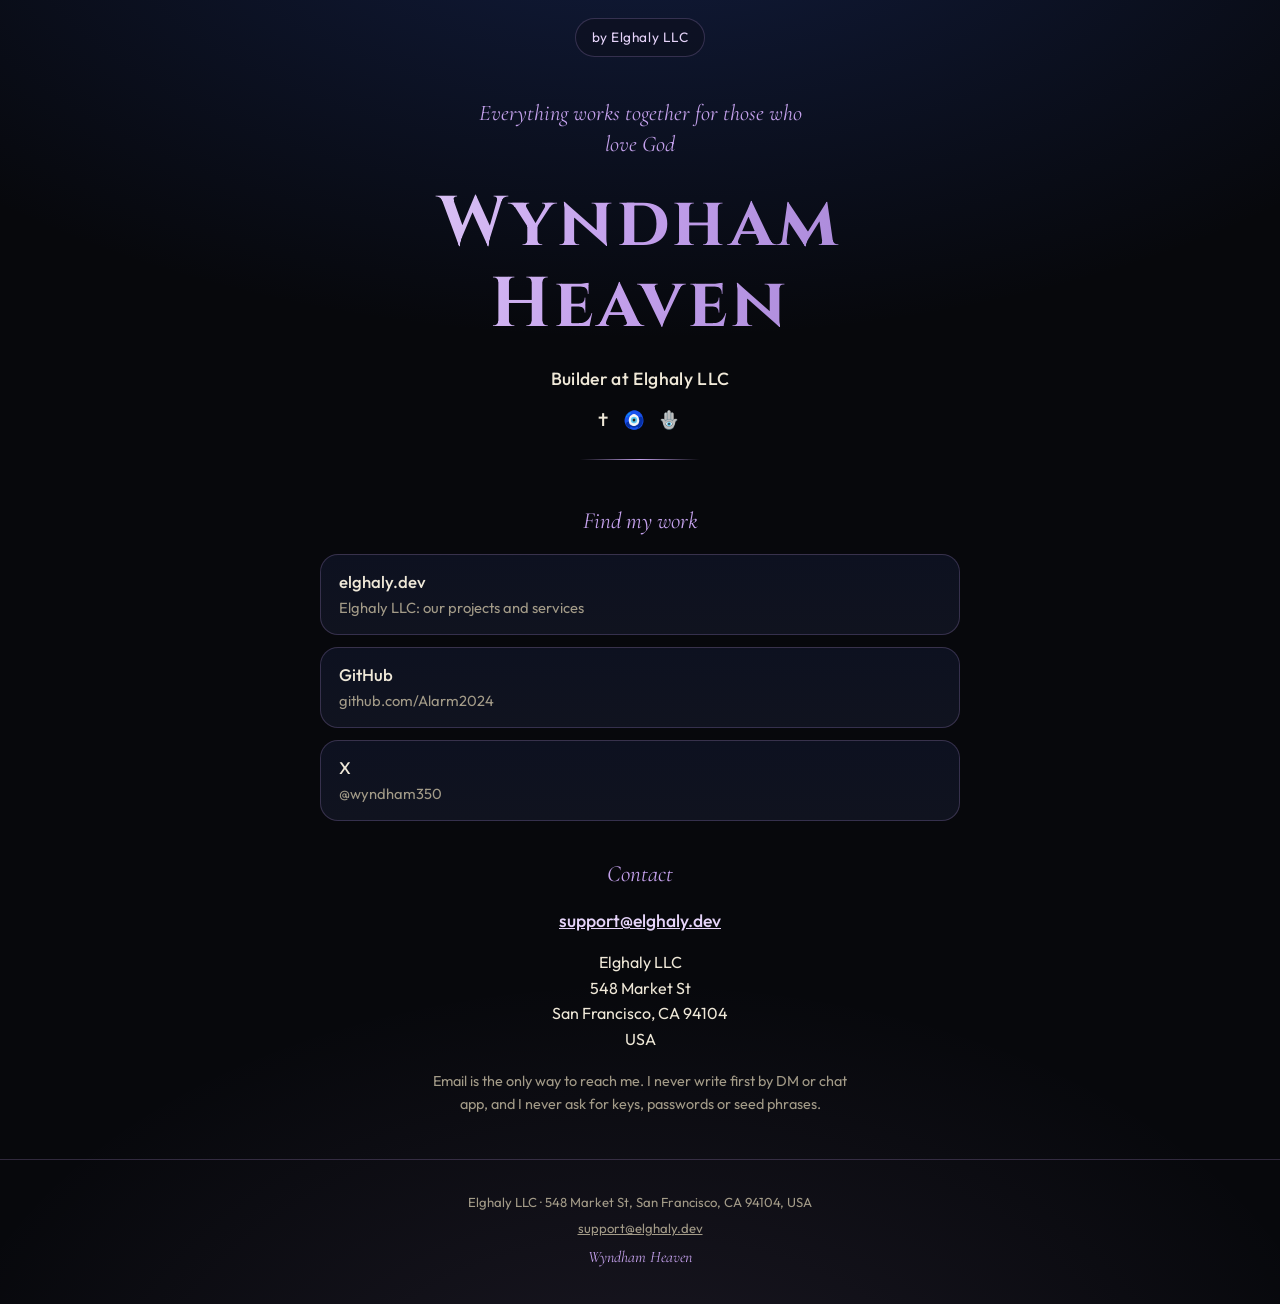
==== index.html @ cb197af6 "elghaly.pro: static page for Wyndham Heaven, builder at Elghaly LLC Name, role, links (elghaly.dev, " ====
<!DOCTYPE html>
<html lang="en">
<head>
  <meta charset="UTF-8">
  <meta name="viewport" content="width=device-width, initial-scale=1.0, viewport-fit=cover">
  <!-- No scripts run on this page. The JSON-LD block below is data, not a script. -->
  <meta http-equiv="Content-Security-Policy" content="default-src 'self'; script-src 'none'; style-src 'self'; font-src 'self'; img-src 'self'; connect-src 'none'; frame-src 'none'; object-src 'none'; base-uri 'self'; form-action 'none'">
  <meta name="referrer" content="strict-origin-when-cross-origin">
  <title>Wyndham Heaven · Elghaly LLC</title>
  <meta name="description" content="Wyndham Heaven, builder at Elghaly LLC. Elghaly LLC, 548 Market St, San Francisco, CA 94104, USA.">
  <meta name="theme-color" content="#07080c">
  <link rel="canonical" href="https://elghaly.pro/">
  <link rel="icon" href="favicon.ico" sizes="any">
  <link rel="icon" href="favicon.svg" type="image/svg+xml">
  <link rel="apple-touch-icon" href="apple-touch-icon.png">
  <link rel="preload" href="fonts/cinzel-latin-700-normal.woff2" as="font" type="font/woff2" crossorigin>
  <link rel="preload" href="fonts/outfit-latin-400-normal.woff2" as="font" type="font/woff2" crossorigin>
  <link rel="stylesheet" href="css/site.css">

  <meta property="og:type" content="profile">
  <meta property="og:site_name" content="Elghaly LLC">
  <meta property="og:url" content="https://elghaly.pro/">
  <meta property="og:title" content="Wyndham Heaven">
  <meta property="og:description" content="Builder at Elghaly LLC.">
  <meta property="profile:first_name" content="Wyndham">
  <meta property="profile:last_name" content="Heaven">
  <meta name="twitter:card" content="summary">
  <meta name="twitter:site" content="@wyndham350">
  <meta name="twitter:title" content="Wyndham Heaven">
  <meta name="twitter:description" content="Builder at Elghaly LLC.">

  <script type="application/ld+json">
  {
    "@context": "https://schema.org",
    "@type": "Person",
    "name": "Wyndham Heaven",
    "jobTitle": "Builder",
    "url": "https://elghaly.pro/",
    "email": "mailto:support@elghaly.dev",
    "sameAs": [
      "https://elghaly.dev/",
      "https://github.com/Alarm2024",
      "https://x.com/wyndham350"
    ],
    "worksFor": {
      "@type": "Organization",
      "name": "Elghaly LLC",
      "url": "https://elghaly.dev/",
      "email": "mailto:support@elghaly.dev",
      "address": {
        "@type": "PostalAddress",
        "streetAddress": "548 Market St",
        "addressLocality": "San Francisco",
        "addressRegion": "CA",
        "postalCode": "94104",
        "addressCountry": "US"
      }
    }
  }
  </script>
</head>
<body>
  <a class="skip" href="#main">Skip to content</a>

  <header class="top wrap">
    <p class="credit">by Elghaly LLC</p>
  </header>

  <main id="main" class="wrap">
    <section class="head" aria-labelledby="name">
      <p class="motto">Everything works together for those who love God</p>
      <h1 id="name" class="mark">Wyndham Heaven</h1>
      <p class="role">Builder at Elghaly LLC</p>
      <p class="signs" aria-hidden="true">✝️ 🧿 🪬</p>
      <hr class="rule">
    </section>

    <section class="links" aria-labelledby="links-title">
      <h2 id="links-title" class="section-title">Find my work</h2>
      <ul class="link-list">
        <li>
          <a class="link" href="https://elghaly.dev/" rel="noopener">
            <span class="link__name">elghaly.dev</span>
            <span class="link__what">Elghaly LLC: our projects and services</span>
          </a>
        </li>
        <li>
          <a class="link" href="https://github.com/Alarm2024" rel="noopener noreferrer">
            <span class="link__name">GitHub</span>
            <span class="link__what">github.com/Alarm2024</span>
          </a>
        </li>
        <li>
          <a class="link" href="https://x.com/wyndham350" rel="noopener noreferrer">
            <span class="link__name">X</span>
            <span class="link__what">@wyndham350</span>
          </a>
        </li>
      </ul>
    </section>

    <section class="contact" id="contact" aria-labelledby="contact-title">
      <h2 id="contact-title" class="section-title">Contact</h2>
      <p class="contact__mail"><a href="mailto:support@elghaly.dev">support@elghaly.dev</a></p>
      <address class="contact__addr">
        Elghaly LLC<br>
        548 Market St<br>
        San Francisco, CA 94104<br>
        USA
      </address>
      <p class="contact__note">Email is the only way to reach me. I never write first by DM or chat app, and I never ask for keys, passwords or seed phrases.</p>
    </section>
  </main>

  <footer class="footer">
    <p class="footer__addr">Elghaly LLC · 548 Market St, San Francisco, CA 94104, USA</p>
    <p class="footer__mail"><a href="mailto:support@elghaly.dev">support@elghaly.dev</a></p>
    <p class="footer__name">Wyndham Heaven</p>
  </footer>
</body>
</html>
---- css/site.css ----
/* elghaly.pro: the same night-and-lilac look as elghaly.dev (tokens copied
   from its stylesheet), one narrow column, links as a list, contact below. */
@font-face {
  font-family: "Outfit";
  font-style: normal;
  font-weight: 400;
  font-display: swap;
  src: url("../fonts/outfit-latin-400-normal.woff2") format("woff2");
}
@font-face {
  font-family: "Outfit";
  font-style: normal;
  font-weight: 500;
  font-display: swap;
  src: url("../fonts/outfit-latin-500-normal.woff2") format("woff2");
}
@font-face {
  font-family: "Cormorant Garamond";
  font-style: italic;
  font-weight: 400;
  font-display: swap;
  src: url("../fonts/cormorant-garamond-latin-400-italic.woff2") format("woff2");
}
@font-face {
  font-family: "Cinzel";
  font-style: normal;
  font-weight: 700;
  font-display: swap;
  src: url("../fonts/cinzel-latin-700-normal.woff2") format("woff2");
}

:root {
  --night: #07080c;
  --night-2: #0d1120;
  --tile: #10131f;
  --line: rgba(196, 161, 236, .22);
  --gold: #c4a1ec;
  --gold-soft: #e6d4fa;
  --lapis: #2a4cb3;
  --ivory: #efe8d8;
  --muted: #a39b88;
  --radius: 18px;
  color-scheme: dark;
}

*, *::before, *::after { box-sizing: border-box; }
html { -webkit-text-size-adjust: 100%; }
body {
  margin: 0;
  min-height: 100vh;
  background:
    radial-gradient(120% 60% at 50% -10%, rgba(42, 76, 179, .30), transparent 60%),
    radial-gradient(80% 50% at 50% 110%, rgba(196, 161, 236, .10), transparent 70%),
    var(--night);
  color: var(--ivory);
  font-family: "Outfit", system-ui, -apple-system, "Segoe UI", sans-serif;
  font-size: 16px;
  line-height: 1.55;
}
a { color: inherit; }

.skip {
  position: absolute;
  left: 12px;
  top: -60px;
  z-index: 100;
  padding: 10px 14px;
  border-radius: 10px;
  background: var(--gold);
  color: var(--night);
  font-weight: 500;
  text-decoration: none;
}
.skip:focus { top: 12px; }

.wrap {
  width: min(100% - 32px, 640px);
  margin-inline: auto;
}

.top {
  display: flex;
  justify-content: center;
  padding-top: max(18px, env(safe-area-inset-top));
}
.credit {
  margin: 0;
  padding: 8px 16px;
  border: 1px solid var(--line);
  border-radius: 999px;
  background: rgba(13, 17, 32, .7);
  color: var(--gold-soft);
  font-size: .85rem;
  letter-spacing: .04em;
}

.head {
  padding: 40px 0 8px;
  text-align: center;
}
.motto {
  margin: 0 auto;
  max-width: 34ch;
  color: var(--gold);
  font-family: "Cormorant Garamond", Georgia, serif;
  font-style: italic;
  font-size: clamp(1.1rem, 4.4vw, 1.4rem);
  line-height: 1.4;
}
.mark {
  margin: 16px 0 0;
  padding: .12em .08em .18em;
  font-family: "Cinzel", Georgia, serif;
  font-weight: 700;
  font-size: clamp(2.3rem, 10.5vw, 4.4rem);
  line-height: 1.15;
  letter-spacing: .05em;
  text-wrap: balance;
  background: linear-gradient(100deg, var(--gold-soft) 0%, var(--gold) 45%, #9f7fd1 100%);
  -webkit-background-clip: text;
  background-clip: text;
  -webkit-box-decoration-break: clone;
  box-decoration-break: clone;
  color: transparent;
}
.role {
  margin: 6px 0 0;
  color: var(--ivory);
  font-size: 1.1rem;
  font-weight: 500;
  letter-spacing: .02em;
}
.signs { margin: 14px 0 0; font-size: 1.1rem; letter-spacing: .25em; }
.rule {
  width: 120px;
  height: 1px;
  margin: 26px auto 0;
  border: 0;
  background: linear-gradient(90deg, transparent, var(--gold), transparent);
}

.section-title {
  margin: 36px 0 14px;
  color: var(--gold);
  font-family: "Cormorant Garamond", Georgia, serif;
  font-style: italic;
  font-weight: 400;
  font-size: 1.45rem;
  text-align: center;
}

.link-list {
  display: grid;
  gap: 12px;
  margin: 0;
  padding: 0;
  list-style: none;
}
.link {
  display: grid;
  gap: 2px;
  min-height: 64px;
  padding: 14px 18px;
  border: 1px solid var(--line);
  border-radius: var(--radius);
  background: linear-gradient(180deg, var(--night-2), var(--tile));
  text-decoration: none;
  transition: transform .2s ease, border-color .2s ease;
}
.link:hover { transform: translateY(-2px); border-color: rgba(196, 161, 236, .5); }
.link:focus-visible { outline: 2px solid var(--gold); outline-offset: 3px; }
.link__name { font-weight: 500; font-size: 1.05rem; }
.link__what { color: var(--muted); font-size: .92rem; overflow-wrap: anywhere; }

.contact { text-align: center; }
.contact__mail { margin: 0; font-size: 1.1rem; font-weight: 500; }
.contact__mail a { color: var(--gold-soft); }
.contact__mail a:focus-visible, .footer a:focus-visible { outline: 2px solid var(--gold); outline-offset: 3px; border-radius: 4px; }
.contact__addr {
  margin: 16px auto 0;
  font-style: normal;
  line-height: 1.6;
}
.contact__note {
  max-width: 46ch;
  margin: 18px auto 0;
  color: var(--muted);
  font-size: .9rem;
}

.footer {
  margin-top: 44px;
  padding: 26px 16px calc(28px + env(safe-area-inset-bottom));
  border-top: 1px solid var(--line);
  color: var(--muted);
  font-size: .82rem;
  text-align: center;
}
.footer p { margin: 6px 0; }
.footer a { color: var(--muted); }
.footer a:hover { color: var(--ivory); }
.footer__name { color: var(--gold); font-family: "Cormorant Garamond", Georgia, serif; font-style: italic; font-size: 1rem; }

@media (prefers-reduced-motion: reduce) {
  .link { transition: none; }
  .link:hover { transform: none; }
}
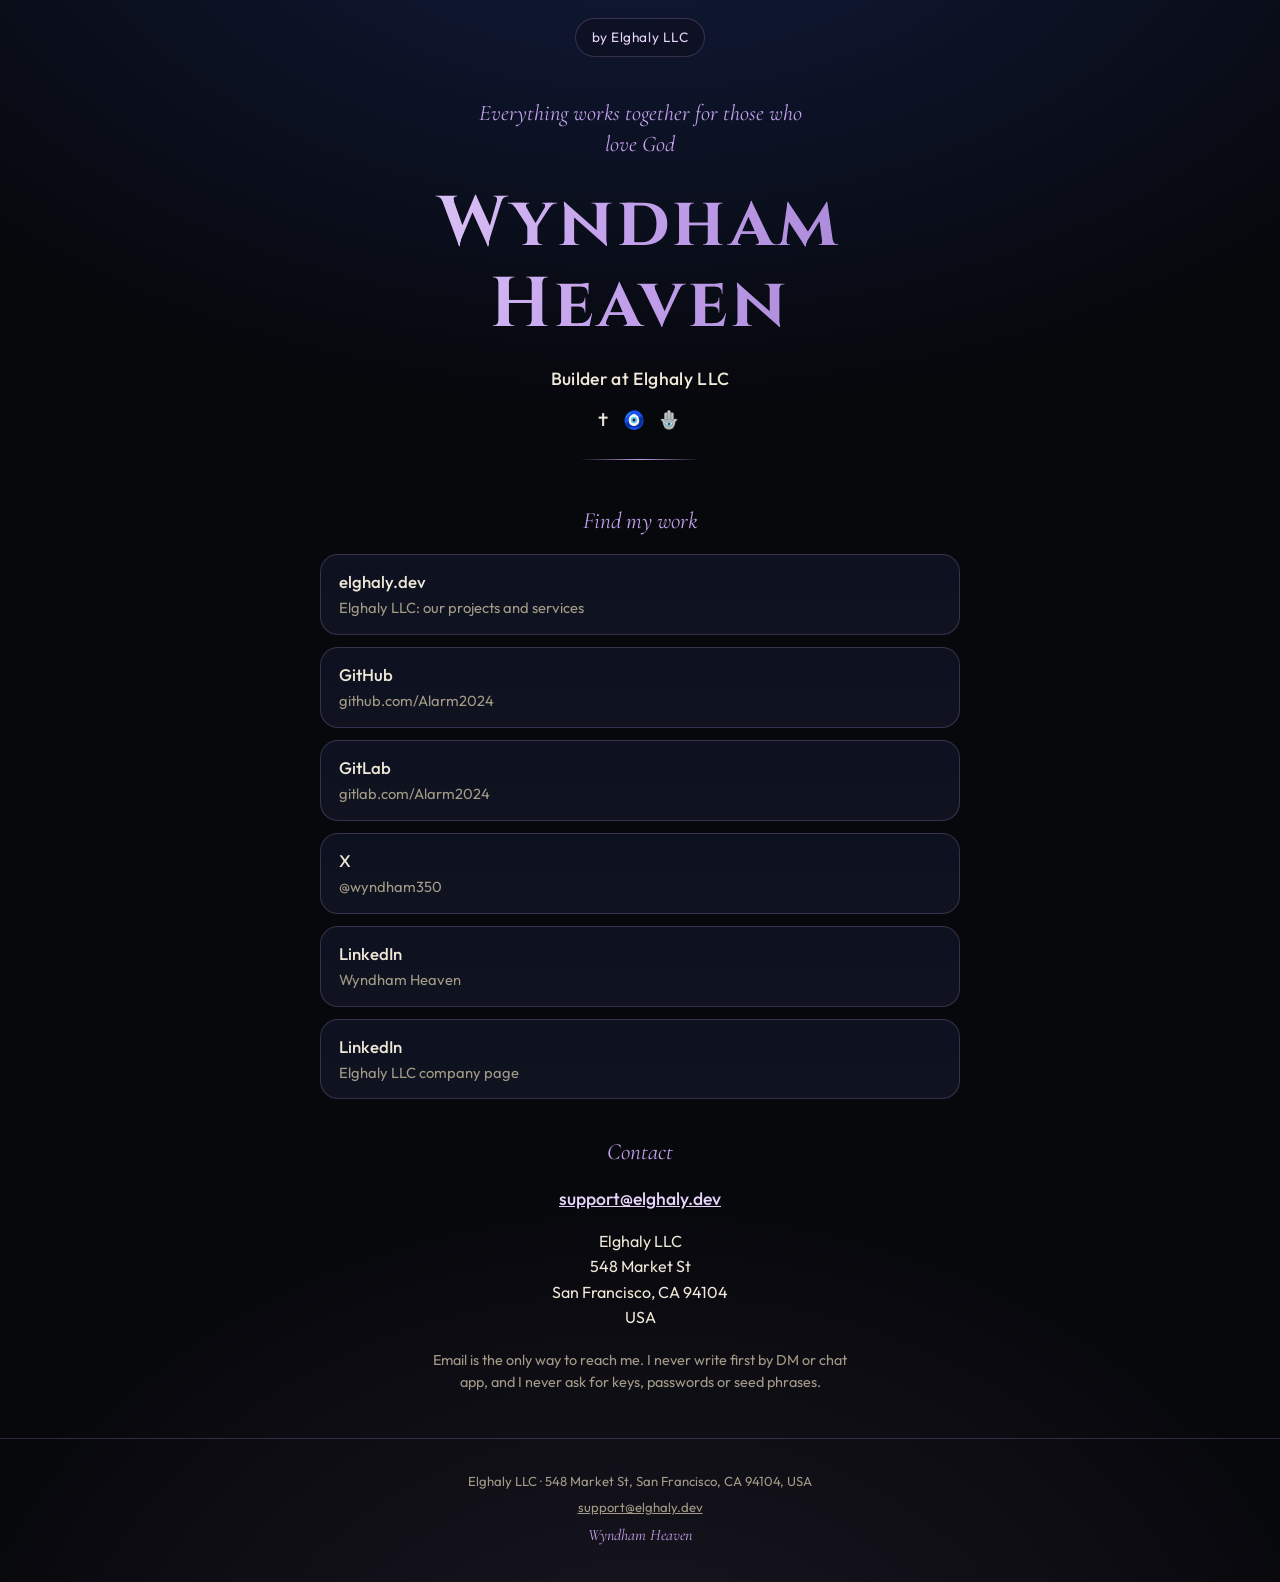
==== commit c54c9e0b: "Add GitLab, personal LinkedIn and Elghaly LLC LinkedIn links" ====
--- a/index.html
+++ b/index.html
@@ -1,65 +1,222 @@
-<!DOCTYPE html>
+<!doctype html>
 <html lang="en">
 <head>
-  <meta charset="UTF-8">
-  <meta name="viewport" content="width=device-width, initial-scale=1.0, viewport-fit=cover">
-  <!-- No scripts run on this page. The JSON-LD block below is data, not a script. -->
-  <meta http-equiv="Content-Security-Policy" content="default-src 'self'; script-src 'none'; style-src 'self'; font-src 'self'; img-src 'self'; connect-src 'none'; frame-src 'none'; object-src 'none'; base-uri 'self'; form-action 'none'">
-  <meta name="referrer" content="strict-origin-when-cross-origin">
-  <title>Wyndham Heaven · Elghaly LLC</title>
-  <meta name="description" content="Wyndham Heaven, builder at Elghaly LLC. Elghaly LLC, 548 Market St, San Francisco, CA 94104, USA.">
-  <meta name="theme-color" content="#07080c">
-  <link rel="canonical" href="https://elghaly.pro/">
-  <link rel="icon" href="favicon.ico" sizes="any">
-  <link rel="icon" href="favicon.svg" type="image/svg+xml">
-  <link rel="apple-touch-icon" href="apple-touch-icon.png">
-  <link rel="preload" href="fonts/cinzel-latin-700-normal.woff2" as="font" type="font/woff2" crossorigin>
-  <link rel="preload" href="fonts/outfit-latin-400-normal.woff2" as="font" type="font/woff2" crossorigin>
-  <link rel="stylesheet" href="css/site.css">
-
-  <meta property="og:type" content="profile">
-  <meta property="og:site_name" content="Elghaly LLC">
-  <meta property="og:url" content="https://elghaly.pro/">
-  <meta property="og:title" content="Wyndham Heaven">
-  <meta property="og:description" content="Builder at Elghaly LLC.">
-  <meta property="profile:first_name" content="Wyndham">
-  <meta property="profile:last_name" content="Heaven">
-  <meta name="twitter:card" content="summary">
-  <meta name="twitter:site" content="@wyndham350">
-  <meta name="twitter:title" content="Wyndham Heaven">
-  <meta name="twitter:description" content="Builder at Elghaly LLC.">
-
-  <script type="application/ld+json">
-  {
-    "@context": "https://schema.org",
-    "@type": "Person",
-    "name": "Wyndham Heaven",
-    "jobTitle": "Builder",
-    "url": "https://elghaly.pro/",
-    "email": "mailto:support@elghaly.dev",
-    "sameAs": [
-      "https://elghaly.dev/",
-      "https://github.com/Alarm2024",
-      "https://x.com/wyndham350"
-    ],
-    "worksFor": {
-      "@type": "Organization",
-      "name": "Elghaly LLC",
-      "url": "https://elghaly.dev/",
-      "email": "mailto:support@elghaly.dev",
-      "address": {
-        "@type": "PostalAddress",
-        "streetAddress": "548 Market St",
-        "addressLocality": "San Francisco",
-        "addressRegion": "CA",
-        "postalCode": "94104",
-        "addressCountry": "US"
-      }
-    }
-  }
-  </script>
+<meta charset="utf-8">
+<meta name=viewport content="width=device-width,initial-scale=1,viewport-fit=cover">
+<title>Wyndham Heaven | Elghaly LLC</title>
+<style>
+/* elghaly.pro: the same night-and-lilac look as elghaly.dev (tokens copied
+   from its stylesheet), one narrow column, links as a list, contact below. */
+@font-face {
+  font-family: "Outfit";
+  font-style: normal;
+  font-weight: 400;
+  font-display: swap;
+  src: url("[data-uri]") format("woff2");
+}
+@font-face {
+  font-family: "Outfit";
+  font-style: normal;
+  font-weight: 500;
+  font-display: swap;
+  src: url("[data-uri]") format("woff2");
+}
+@font-face {
+  font-family: "Cormorant Garamond";
+  font-style: italic;
+  font-weight: 400;
+  font-display: swap;
+  src: url("[data-uri]") format("woff2");
+}
+@font-face {
+  font-family: "Cinzel";
+  font-style: normal;
+  font-weight: 700;
+  font-display: swap;
+  src: url("[data-uri]") format("woff2");
+}
+
+:root {
+  --night: #07080c;
+  --night-2: #0d1120;
+  --tile: #10131f;
+  --line: rgba(196, 161, 236, .22);
+  --gold: #c4a1ec;
+  --gold-soft: #e6d4fa;
+  --lapis: #2a4cb3;
+  --ivory: #efe8d8;
+  --muted: #a39b88;
+  --radius: 18px;
+  color-scheme: dark;
+}
+
+*, *::before, *::after { box-sizing: border-box; }
+html { -webkit-text-size-adjust: 100%; }
+body {
+  margin: 0;
+  min-height: 100vh;
+  background:
+    radial-gradient(120% 60% at 50% -10%, rgba(42, 76, 179, .30), transparent 60%),
+    radial-gradient(80% 50% at 50% 110%, rgba(196, 161, 236, .10), transparent 70%),
+    var(--night);
+  color: var(--ivory);
+  font-family: "Outfit", system-ui, -apple-system, "Segoe UI", sans-serif;
+  font-size: 16px;
+  line-height: 1.55;
+}
+a { color: inherit; }
+
+.skip {
+  position: absolute;
+  left: 12px;
+  top: -60px;
+  z-index: 100;
+  padding: 10px 14px;
+  border-radius: 10px;
+  background: var(--gold);
+  color: var(--night);
+  font-weight: 500;
+  text-decoration: none;
+}
+.skip:focus { top: 12px; }
+
+.wrap {
+  width: min(100% - 32px, 640px);
+  margin-inline: auto;
+}
+
+.top {
+  display: flex;
+  justify-content: center;
+  padding-top: max(18px, env(safe-area-inset-top));
+}
+.credit {
+  margin: 0;
+  padding: 8px 16px;
+  border: 1px solid var(--line);
+  border-radius: 999px;
+  background: rgba(13, 17, 32, .7);
+  color: var(--gold-soft);
+  font-size: .85rem;
+  letter-spacing: .04em;
+}
+
+.head {
+  padding: 40px 0 8px;
+  text-align: center;
+}
+.motto {
+  margin: 0 auto;
+  max-width: 34ch;
+  color: var(--gold);
+  font-family: "Cormorant Garamond", Georgia, serif;
+  font-style: italic;
+  font-size: clamp(1.1rem, 4.4vw, 1.4rem);
+  line-height: 1.4;
+}
+.mark {
+  margin: 16px 0 0;
+  padding: .12em .08em .18em;
+  font-family: "Cinzel", Georgia, serif;
+  font-weight: 700;
+  font-size: clamp(2.3rem, 10.5vw, 4.4rem);
+  line-height: 1.15;
+  letter-spacing: .05em;
+  text-wrap: balance;
+  background: linear-gradient(100deg, var(--gold-soft) 0%, var(--gold) 45%, #9f7fd1 100%);
+  -webkit-background-clip: text;
+  background-clip: text;
+  -webkit-box-decoration-break: clone;
+  box-decoration-break: clone;
+  color: transparent;
+}
+.role {
+  margin: 6px 0 0;
+  color: var(--ivory);
+  font-size: 1.1rem;
+  font-weight: 500;
+  letter-spacing: .02em;
+}
+.signs { margin: 14px 0 0; font-size: 1.1rem; letter-spacing: .25em; }
+.rule {
+  width: 120px;
+  height: 1px;
+  margin: 26px auto 0;
+  border: 0;
+  background: linear-gradient(90deg, transparent, var(--gold), transparent);
+}
+
+.section-title {
+  margin: 36px 0 14px;
+  color: var(--gold);
+  font-family: "Cormorant Garamond", Georgia, serif;
+  font-style: italic;
+  font-weight: 400;
+  font-size: 1.45rem;
+  text-align: center;
+}
+
+.link-list {
+  display: grid;
+  gap: 12px;
+  margin: 0;
+  padding: 0;
+  list-style: none;
+}
+.link {
+  display: grid;
+  gap: 2px;
+  min-height: 64px;
+  padding: 14px 18px;
+  border: 1px solid var(--line);
+  border-radius: var(--radius);
+  background: linear-gradient(180deg, var(--night-2), var(--tile));
+  text-decoration: none;
+  transition: transform .2s ease, border-color .2s ease;
+}
+.link:hover { transform: translateY(-2px); border-color: rgba(196, 161, 236, .5); }
+.link:focus-visible { outline: 2px solid var(--gold); outline-offset: 3px; }
+.link__name { font-weight: 500; font-size: 1.05rem; }
+.link__what { color: var(--muted); font-size: .92rem; overflow-wrap: anywhere; }
+
+.contact { text-align: center; }
+.contact__mail { margin: 0; font-size: 1.1rem; font-weight: 500; }
+.contact__mail a { color: var(--gold-soft); }
+.contact__mail a:focus-visible, .footer a:focus-visible { outline: 2px solid var(--gold); outline-offset: 3px; border-radius: 4px; }
+.contact__addr {
+  margin: 16px auto 0;
+  font-style: normal;
+  line-height: 1.6;
+}
+.contact__note {
+  max-width: 46ch;
+  margin: 18px auto 0;
+  color: var(--muted);
+  font-size: .9rem;
+}
+
+.footer {
+  margin-top: 44px;
+  padding: 26px 16px calc(28px + env(safe-area-inset-bottom));
+  border-top: 1px solid var(--line);
+  color: var(--muted);
+  font-size: .82rem;
+  text-align: center;
+}
+.footer p { margin: 6px 0; }
+.footer a { color: var(--muted); }
+.footer a:hover { color: var(--ivory); }
+.footer__name { color: var(--gold); font-family: "Cormorant Garamond", Georgia, serif; font-style: italic; font-size: 1rem; }
+
+@media (prefers-reduced-motion: reduce) {
+  .link { transition: none; }
+  .link:hover { transform: none; }
+}
+
+</style>
 </head>
 <body>
+
   <a class="skip" href="#main">Skip to content</a>
 
   <header class="top wrap">
@@ -79,7 +236,7 @@
       <h2 id="links-title" class="section-title">Find my work</h2>
       <ul class="link-list">
         <li>
-          <a class="link" href="https://elghaly.dev/" rel="noopener">
+          <a class="link" href="https://elghaly.dev/" rel="noopener noreferrer">
             <span class="link__name">elghaly.dev</span>
             <span class="link__what">Elghaly LLC: our projects and services</span>
           </a>
@@ -91,9 +248,27 @@
           </a>
         </li>
         <li>
+          <a class="link" href="https://gitlab.com/Alarm2024" rel="noopener noreferrer">
+            <span class="link__name">GitLab</span>
+            <span class="link__what">gitlab.com/Alarm2024</span>
+          </a>
+        </li>
+        <li>
           <a class="link" href="https://x.com/wyndham350" rel="noopener noreferrer">
             <span class="link__name">X</span>
             <span class="link__what">@wyndham350</span>
+          </a>
+        </li>
+        <li>
+          <a class="link" href="https://www.linkedin.com/in/wyndhamheaven" rel="noopener noreferrer">
+            <span class="link__name">LinkedIn</span>
+            <span class="link__what">Wyndham Heaven</span>
+          </a>
+        </li>
+        <li>
+          <a class="link" href="https://www.linkedin.com/company/elghaly-llc" rel="noopener noreferrer">
+            <span class="link__name">LinkedIn</span>
+            <span class="link__what">Elghaly LLC company page</span>
           </a>
         </li>
       </ul>
@@ -117,5 +292,5 @@
     <p class="footer__mail"><a href="mailto:support@elghaly.dev">support@elghaly.dev</a></p>
     <p class="footer__name">Wyndham Heaven</p>
   </footer>
-</body>
-</html>
+
+</body></html>
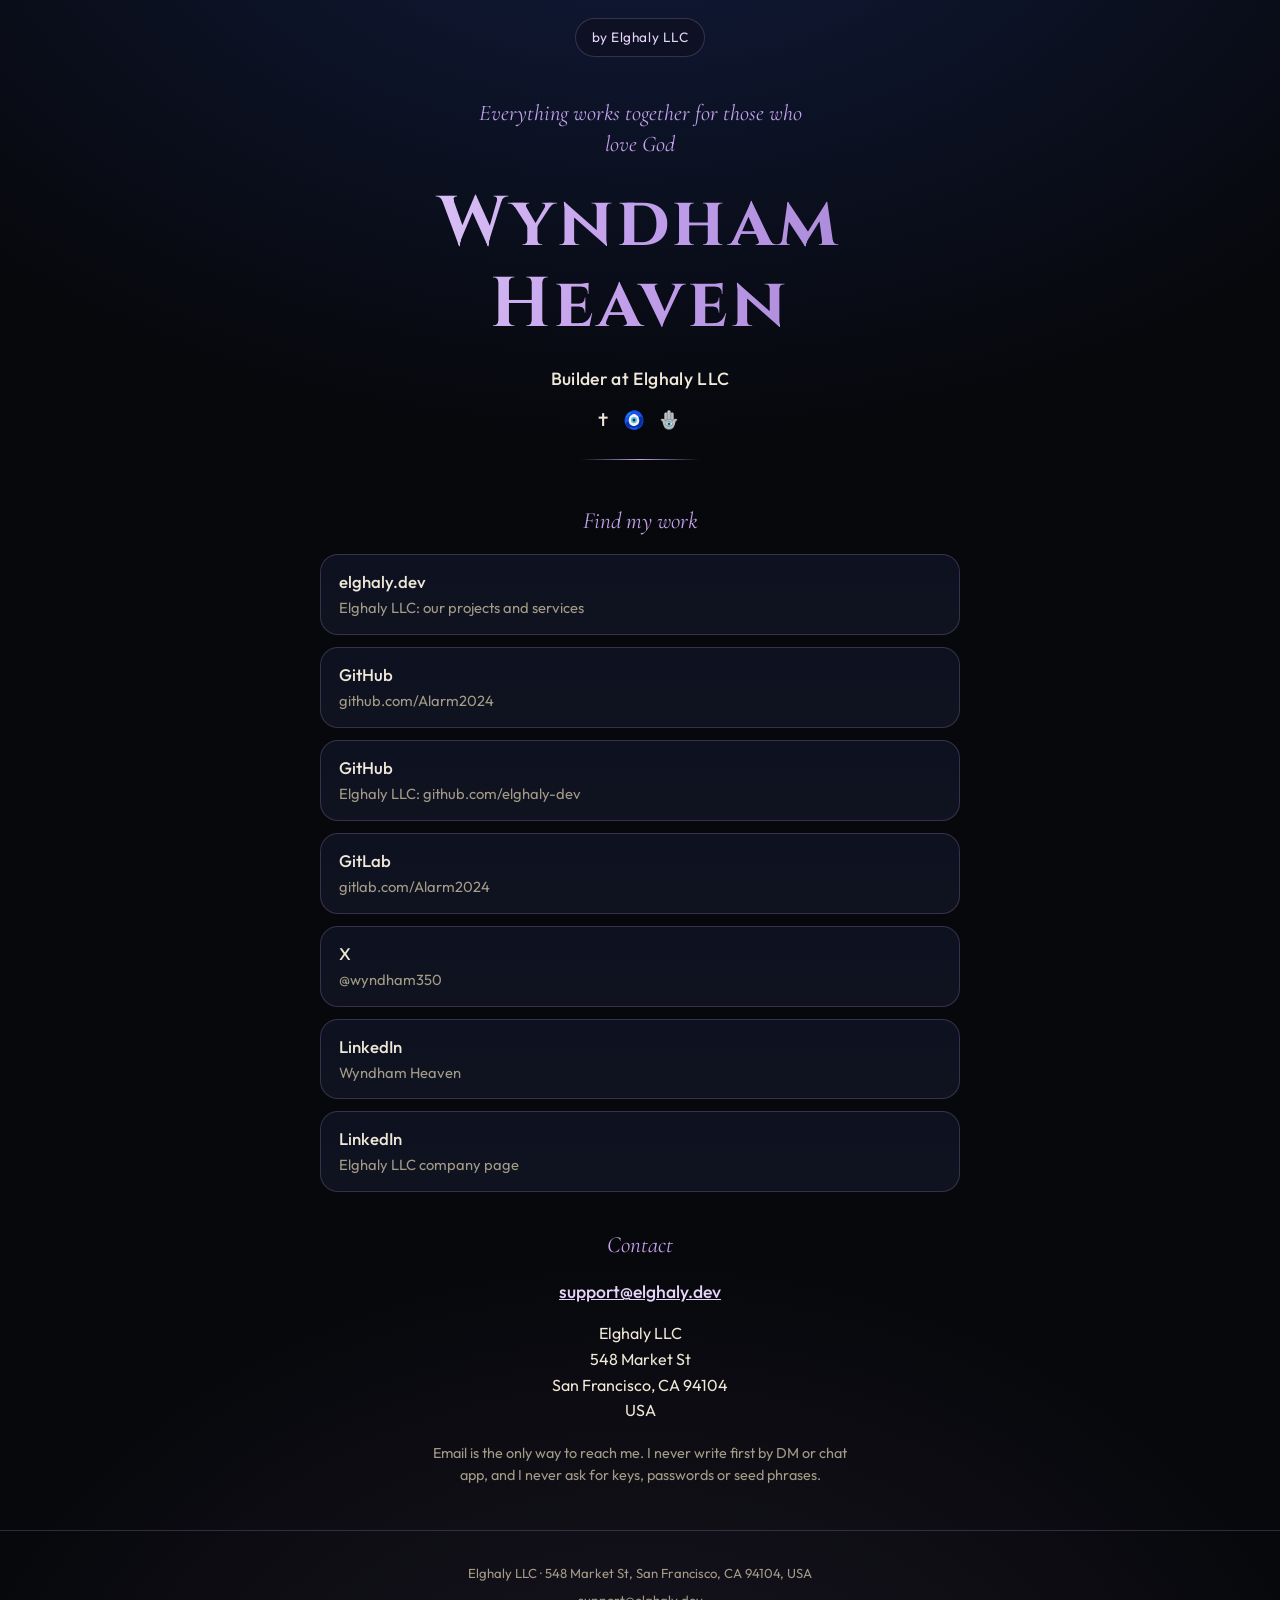
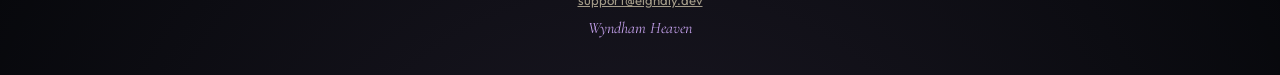
==== commit 14b2d43b: "Add Elghaly LLC GitHub org link" ====
--- a/index.html
+++ b/index.html
@@ -248,6 +248,12 @@
           </a>
         </li>
         <li>
+          <a class="link" href="https://github.com/elghaly-dev" rel="noopener noreferrer">
+            <span class="link__name">GitHub</span>
+            <span class="link__what">Elghaly LLC: github.com/elghaly-dev</span>
+          </a>
+        </li>
+        <li>
           <a class="link" href="https://gitlab.com/Alarm2024" rel="noopener noreferrer">
             <span class="link__name">GitLab</span>
             <span class="link__what">gitlab.com/Alarm2024</span>
